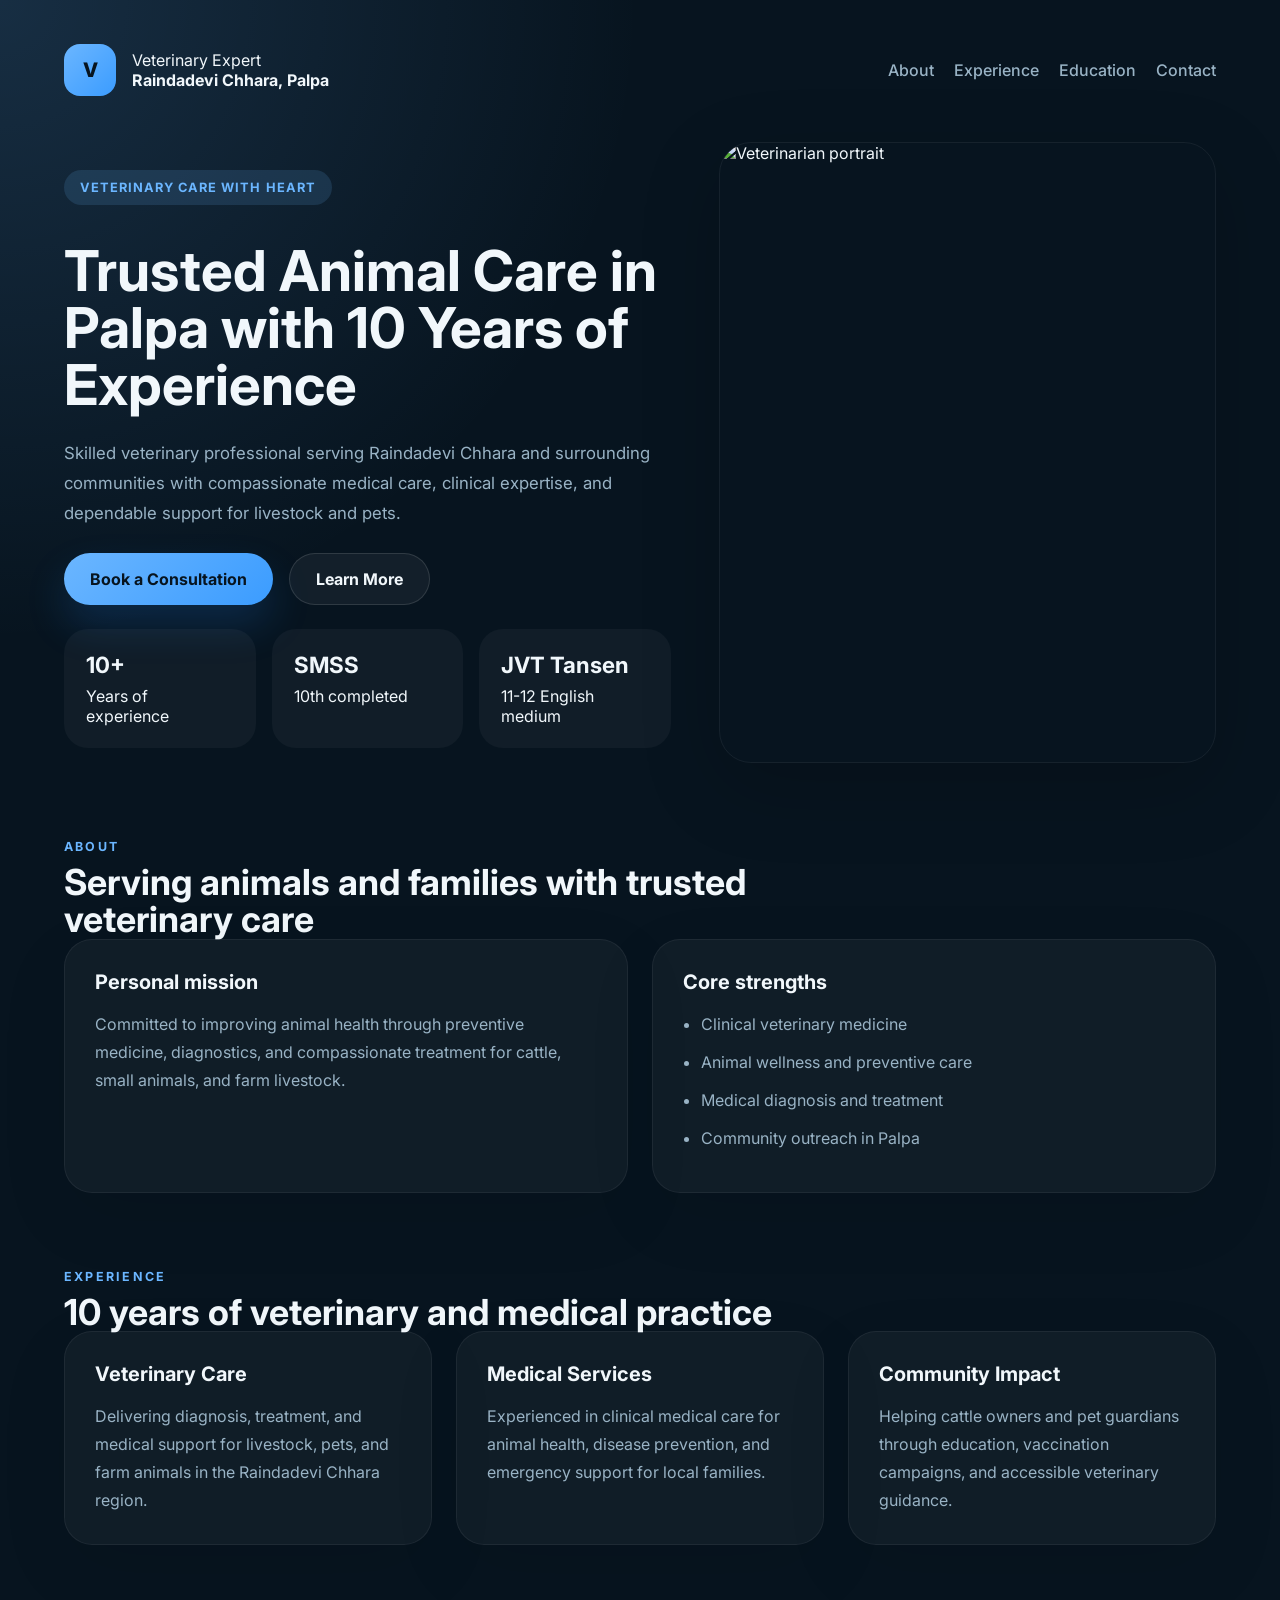
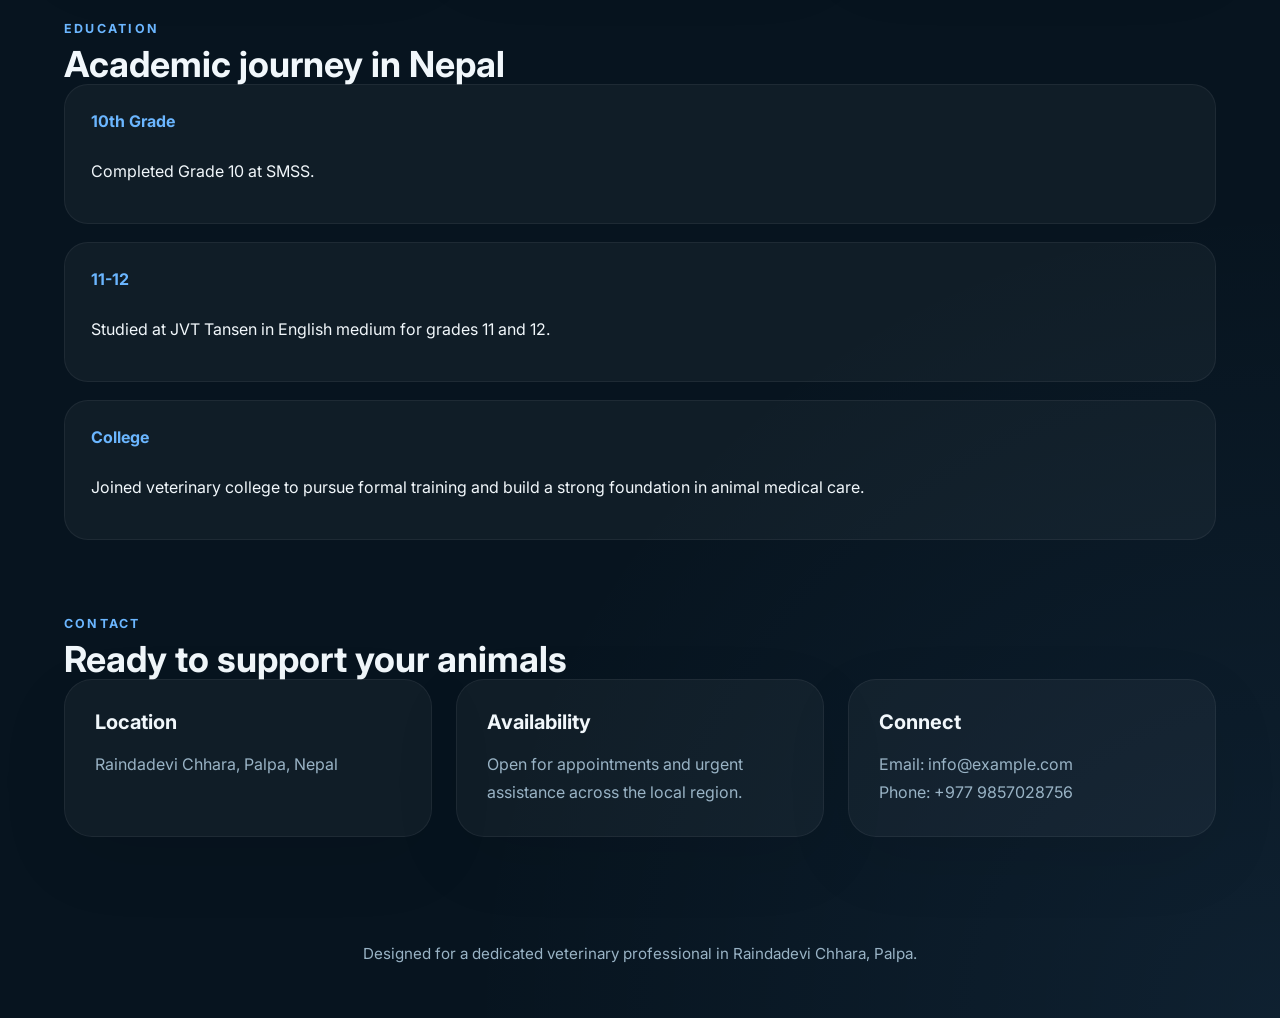
==== index.html @ 716d3907 "updated file" ====
<!DOCTYPE html>
<html lang="en">
<head>
  <meta charset="UTF-8" />
  <meta name="viewport" content="width=device-width, initial-scale=1.0" />
  <title>Veterinary Portfolio | Raindadevi Chhara</title>
  <link rel="preconnect" href="https://fonts.googleapis.com" />
  <link rel="preconnect" href="https://fonts.gstatic.com" crossorigin />
  <link href="https://fonts.googleapis.com/css2?family=Inter:wght@400;500;600;700;800&family=Montserrat:wght@600;700&display=swap" rel="stylesheet" />
  <link rel="stylesheet" href="styles.css" />
</head>
<body>
  <div class="page-shell">
    <header class="topbar">
      <div class="brand">
        <div class="brand-mark">V</div>
        <div>
          <p>Veterinary Expert</p>
          <strong>Raindadevi Chhara, Palpa</strong>
        </div>
      </div>
      <nav class="nav-links">
        <a href="#about">About</a>
        <a href="#experience">Experience</a>
        <a href="#education">Education</a>
        <a href="#contact">Contact</a>
      </nav>
    </header>

    <main>
      <section class="hero section-hero">
        <div class="hero-copy reveal">
          <p class="eyebrow">Veterinary Care with Heart</p>
          <h1>Trusted Animal Care in Palpa with 10 Years of Experience</h1>
          <p class="hero-text">
            Skilled veterinary professional serving Raindadevi Chhara and surrounding communities with compassionate medical care, clinical expertise, and dependable support for livestock and pets.
          </p>
          <div class="hero-actions">
            <a class="btn btn-primary" href="#contact">Book a Consultation</a>
            <a class="btn btn-secondary" href="#education">Learn More</a>
          </div>
          <div class="hero-stats">
            <div>
              <strong>10+</strong>
              <span>Years of experience</span>
            </div>
            <div>
              <strong>SMSS</strong>
              <span>10th completed</span>
            </div>
            <div>
              <strong>JVT Tansen</strong>
              <span>11-12 English medium</span>
            </div>
          </div>
        </div>
        <div class="hero-visual reveal delay-1">
          <div class="hero-photo-frame">
            <img src="https://scontent.fpnq4-1.fna.fbcdn.net/v/t39.30808-6/490629548_9322146427897137_8861804985270337102_n.jpg?stp=dst-jpg_tt6&cstp=mx1765x2048&ctp=s1765x2048&_nc_cat=100&ccb=1-7&_nc_sid=833d8&_nc_ohc=2bDwKVphxJcQ7kNvwFAFBUx&_nc_oc=AdqU8LZSOTi8PKAgrdV1gZw8GuHFJPierSuCOOzSLHqGBE4_qX8NzmfB0sBP-WHBIJk&_nc_zt=23&_nc_ht=scontent.fpnq4-1.fna&_nc_gid=fBxDAvKNsTNU113MlGoCPg&_nc_ss=7b2a8&oh=00_AQB1XZPCppTfCQpl9jQURSUqp7Ayr-S9TSHGXIQKdoln3w&oe=6A4D7FAC" alt="Veterinarian portrait" />
          </div>
        </div>
      </section>

      <section id="about" class="section about reveal">
        <div class="section-title">
          <span>About</span>
          <h2>Serving animals and families with trusted veterinary care</h2>
        </div>
        <div class="section-grid">
          <div class="card">
            <h3>Personal mission</h3>
            <p>
              Committed to improving animal health through preventive medicine, diagnostics, and compassionate treatment for cattle, small animals, and farm livestock.
            </p>
          </div>
          <div class="card">
            <h3>Core strengths</h3>
            <ul>
              <li>Clinical veterinary medicine</li>
              <li>Animal wellness and preventive care</li>
              <li>Medical diagnosis and treatment</li>
              <li>Community outreach in Palpa</li>
            </ul>
          </div>
        </div>
      </section>

      <section id="experience" class="section experience reveal">
        <div class="section-title">
          <span>Experience</span>
          <h2>10 years of veterinary and medical practice</h2>
        </div>
        <div class="experience-grid">
          <article class="experience-card">
            <h3>Veterinary Care</h3>
            <p>Delivering diagnosis, treatment, and medical support for livestock, pets, and farm animals in the Raindadevi Chhara region.</p>
          </article>
          <article class="experience-card">
            <h3>Medical Services</h3>
            <p>Experienced in clinical medical care for animal health, disease prevention, and emergency support for local families.</p>
          </article>
          <article class="experience-card">
            <h3>Community Impact</h3>
            <p>Helping cattle owners and pet guardians through education, vaccination campaigns, and accessible veterinary guidance.</p>
          </article>
        </div>
      </section>

      <section id="education" class="section education reveal">
        <div class="section-title">
          <span>Education</span>
          <h2>Academic journey in Nepal</h2>
        </div>
        <div class="timeline">
          <div class="timeline-item">
            <span class="timeline-year">10th Grade</span>
            <p>Completed Grade 10 at SMSS.</p>
          </div>
          <div class="timeline-item">
            <span class="timeline-year">11-12</span>
            <p>Studied at JVT Tansen in English medium for grades 11 and 12.</p>
          </div>
          <div class="timeline-item">
            <span class="timeline-year">College</span>
            <p>Joined veterinary college to pursue formal training and build a strong foundation in animal medical care.</p>
          </div>
        </div>
      </section>

      <section id="contact" class="section contact reveal">
        <div class="section-title">
          <span>Contact</span>
          <h2>Ready to support your animals</h2>
        </div>
        <div class="contact-grid">
          <div class="contact-card">
            <h3>Location</h3>
            <p>Raindadevi Chhara, Palpa, Nepal</p>
          </div>
          <div class="contact-card">
            <h3>Availability</h3>
            <p>Open for appointments and urgent assistance across the local region.</p>
          </div>
          <div class="contact-card">
            <h3>Connect</h3>
            <p>Email: info@example.com</p>
            <p>Phone: +977 9857028756</p>
          </div>
        </div>
      </section>
    </main>

    <footer class="footer">
      <p>Designed for a dedicated veterinary professional in Raindadevi Chhara, Palpa.</p>
    </footer>
  </div>

  <script src="script.js"></script>
</body>
</html>
---- styles.css ----
:root {
  color-scheme: dark;
  --bg: #07141f;
  --surface: #0d2536;
  --surface-strong: #133143;
  --text: #f1f7fb;
  --muted: #99b3c5;
  --accent: #6bb6ff;
  --accent-strong: #3b9cff;
  --shadow: 0 24px 80px rgba(0, 0, 0, 0.18);
}

* {
  box-sizing: border-box;
}

html {
  scroll-behavior: smooth;
}

body {
  margin: 0;
  min-height: 100vh;
  font-family: 'Inter', sans-serif;
  background: radial-gradient(circle at top left, rgba(107, 182, 255, 0.16), transparent 22%),
    radial-gradient(circle at bottom right, rgba(107, 182, 255, 0.08), transparent 28%),
    var(--bg);
  color: var(--text);
}

img {
  max-width: 100%;
  display: block;
}

a {
  color: inherit;
  text-decoration: none;
}

.page-shell {
  max-width: 1200px;
  margin: 0 auto;
  padding: 24px;
}

.topbar {
  display: flex;
  justify-content: space-between;
  gap: 24px;
  align-items: center;
  padding: 20px 0;
}

.brand {
  display: flex;
  align-items: center;
  gap: 16px;
}

.brand-mark {
  height: 52px;
  width: 52px;
  border-radius: 16px;
  background: linear-gradient(135deg, var(--accent), var(--accent-strong));
  display: grid;
  place-items: center;
  font-weight: 800;
  color: var(--bg);
  font-size: 1.25rem;
}

.brand p,
.brand strong {
  margin: 0;
}

.nav-links {
  display: flex;
  gap: 20px;
  flex-wrap: wrap;
}

.nav-links a {
  color: var(--muted);
  font-weight: 500;
  transition: color 180ms ease;
}

.nav-links a:hover {
  color: var(--text);
}

.section {
  margin-top: 72px;
}

.section-title span {
  display: inline-block;
  margin-bottom: 10px;
  color: var(--accent);
  font-weight: 700;
  letter-spacing: 0.18em;
  text-transform: uppercase;
  font-size: 0.78rem;
}

.section-title h2 {
  margin: 0;
  font-size: clamp(2rem, 2.8vw, 3rem);
  line-height: 1.05;
  max-width: 850px;
}

.hero {
  display: grid;
  align-items: center;
  gap: 48px;
  grid-template-columns: minmax(0, 1.1fr) minmax(320px, 0.9fr);
  margin-top: 26px;
}

.hero-copy {
  display: grid;
  gap: 24px;
}

.eyebrow {
  display: inline-flex;
  padding: 10px 16px;
  border-radius: 999px;
  background: rgba(107, 182, 255, 0.14);
  color: var(--accent);
  font-weight: 700;
  letter-spacing: 0.08em;
  text-transform: uppercase;
  font-size: 0.8rem;
  width: fit-content;
}

.hero h1 {
  margin: 0;
  font-size: clamp(2.8rem, 4.4vw, 4.8rem);
  line-height: 1.02;
}

.hero-text {
  margin: 0;
  max-width: 680px;
  color: var(--muted);
  font-size: 1.05rem;
  line-height: 1.8;
}

.hero-actions {
  display: flex;
  flex-wrap: wrap;
  gap: 16px;
}

.btn {
  display: inline-flex;
  align-items: center;
  justify-content: center;
  min-height: 52px;
  padding: 0 26px;
  border-radius: 999px;
  font-weight: 700;
  transition: transform 180ms ease, box-shadow 180ms ease, background 180ms ease;
}

.btn:hover {
  transform: translateY(-2px);
}

.btn-primary {
  background: linear-gradient(135deg, var(--accent), var(--accent-strong));
  color: var(--bg);
  box-shadow: 0 20px 40px rgba(34, 136, 255, 0.18);
}

.btn-secondary {
  border: 1px solid rgba(255, 255, 255, 0.12);
  color: var(--text);
  background: rgba(255, 255, 255, 0.05);
}

.hero-stats {
  display: grid;
  grid-template-columns: repeat(3, minmax(0, 1fr));
  gap: 16px;
}

.hero-stats div {
  padding: 22px;
  border-radius: 24px;
  background: rgba(255, 255, 255, 0.04);
}

.hero-stats strong {
  display: block;
  font-size: 1.4rem;
  margin-bottom: 8px;
}

.hero-photo-frame {
  border-radius: 32px;
  overflow: hidden;
  box-shadow: var(--shadow);
  border: 1px solid rgba(255, 255, 255, 0.06);
}

.hero-photo-frame img {
  width: 100%;
  aspect-ratio: 4/5;
  object-fit: cover;
  display: block;
}

.section-grid,
.experience-grid,
.contact-grid {
  display: grid;
  gap: 24px;
}

.section-grid {
  grid-template-columns: repeat(2, minmax(0, 1fr));
}

.card,
.experience-card,
.contact-card {
  padding: 30px;
  border-radius: 28px;
  background: rgba(255, 255, 255, 0.04);
  border: 1px solid rgba(255, 255, 255, 0.06);
  box-shadow: 0 24px 70px rgba(0, 0, 0, 0.08);
}

.card h3,
.experience-card h3,
.contact-card h3 {
  margin-top: 0;
  margin-bottom: 16px;
  font-size: 1.25rem;
}

.card p,
.experience-card p,
.contact-card p,
.card ul {
  margin: 0;
  color: var(--muted);
  line-height: 1.75;
}

.card ul {
  padding-left: 18px;
}

.card li {
  margin-bottom: 10px;
}

.experience-grid {
  grid-template-columns: repeat(3, minmax(0, 1fr));
}

.timeline {
  display: grid;
  gap: 18px;
}

.timeline-item {
  padding: 26px;
  border-radius: 24px;
  background: rgba(255, 255, 255, 0.04);
  border: 1px solid rgba(255, 255, 255, 0.06);
}

.timeline-year {
  display: inline-flex;
  margin-bottom: 14px;
  color: var(--accent);
  font-weight: 700;
}

.contact-grid {
  grid-template-columns: repeat(3, minmax(0, 1fr));
}

.footer {
  margin-top: 64px;
  padding: 28px 0 16px;
  text-align: center;
  color: var(--muted);
  font-size: 0.95rem;
}

.reveal {
  opacity: 0;
  transform: translateY(28px);
  transition: opacity 700ms ease, transform 700ms ease;
}

.reveal.visible {
  opacity: 1;
  transform: translateY(0);
}

.delay-1 {
  transition-delay: 120ms;
}

@media (max-width: 980px) {
  .hero {
    grid-template-columns: 1fr;
  }

  .hero-stats {
    grid-template-columns: repeat(2, minmax(0, 1fr));
  }

  .section-grid,
  .experience-grid,
  .contact-grid {
    grid-template-columns: 1fr;
  }
}

@media (max-width: 680px) {
  .page-shell {
    padding: 18px;
  }

  .topbar {
    flex-direction: column;
    align-items: flex-start;
  }

  .nav-links {
    width: 100%;
    justify-content: space-between;
  }

  .hero h1 {
    font-size: 2.8rem;
  }

  .hero-stats {
    grid-template-columns: 1fr;
  }
}
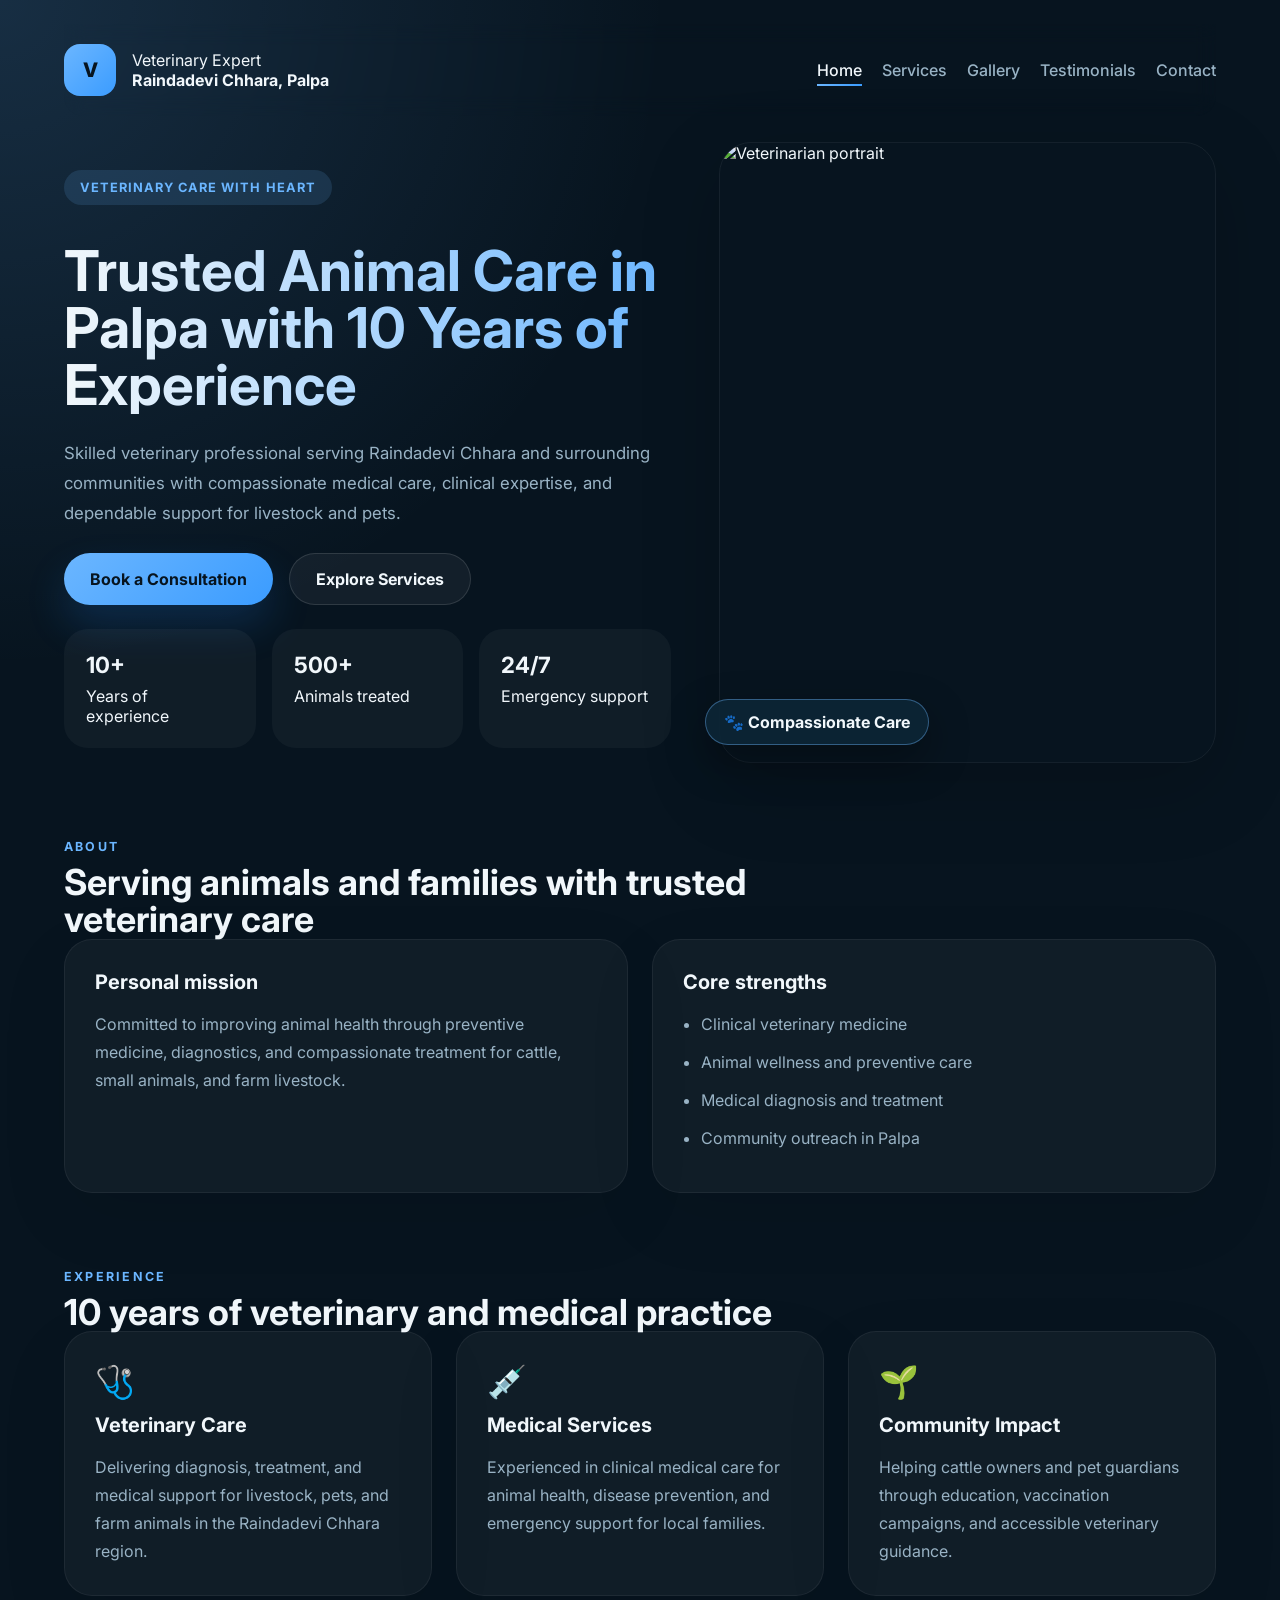
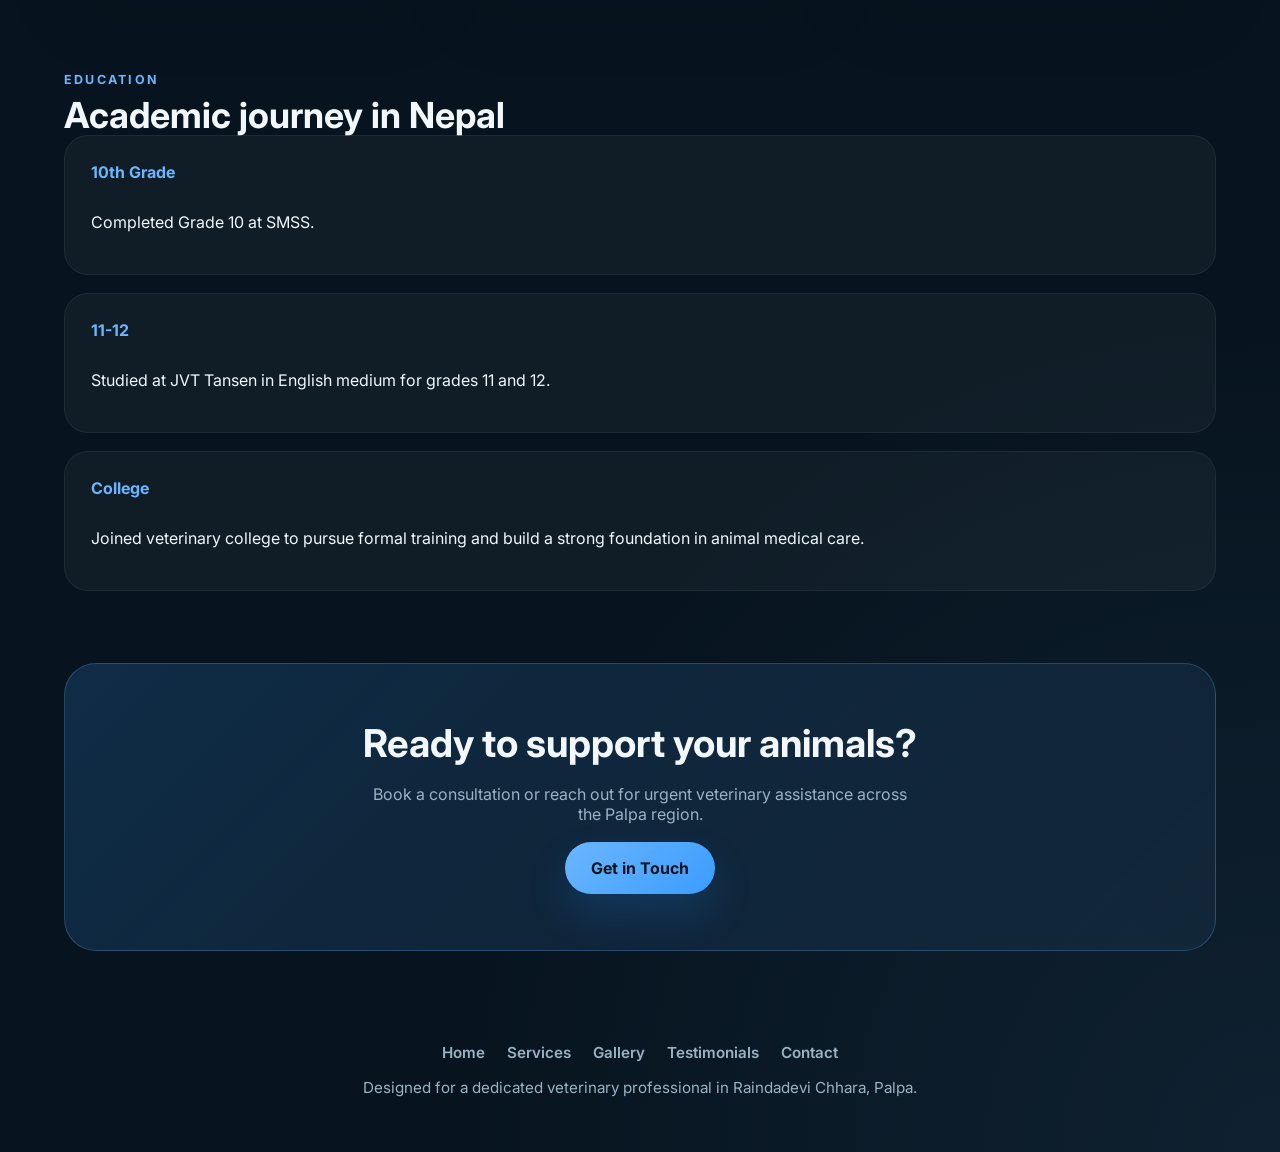
==== commit 7eb2f4ce: "Add pages, navigation, animations, and 3D background Co-Authored-By: Devin AI <158243242+devin-ai-in" ====
--- a/index.html
+++ b/index.html
@@ -4,26 +4,32 @@
   <meta charset="UTF-8" />
   <meta name="viewport" content="width=device-width, initial-scale=1.0" />
   <title>Veterinary Portfolio | Raindadevi Chhara</title>
+  <meta name="description" content="Compassionate veterinary care in Raindadevi Chhara, Palpa with 10 years of experience." />
   <link rel="preconnect" href="https://fonts.googleapis.com" />
   <link rel="preconnect" href="https://fonts.gstatic.com" crossorigin />
   <link href="https://fonts.googleapis.com/css2?family=Inter:wght@400;500;600;700;800&family=Montserrat:wght@600;700&display=swap" rel="stylesheet" />
   <link rel="stylesheet" href="styles.css" />
 </head>
 <body>
+  <canvas id="scene" class="scene-canvas" aria-hidden="true"></canvas>
   <div class="page-shell">
     <header class="topbar">
-      <div class="brand">
+      <a class="brand" href="index.html">
         <div class="brand-mark">V</div>
         <div>
           <p>Veterinary Expert</p>
           <strong>Raindadevi Chhara, Palpa</strong>
         </div>
-      </div>
+      </a>
+      <button class="nav-toggle" aria-label="Toggle navigation" aria-expanded="false">
+        <span></span><span></span><span></span>
+      </button>
       <nav class="nav-links">
-        <a href="#about">About</a>
-        <a href="#experience">Experience</a>
-        <a href="#education">Education</a>
-        <a href="#contact">Contact</a>
+        <a class="active" href="index.html">Home</a>
+        <a href="services.html">Services</a>
+        <a href="gallery.html">Gallery</a>
+        <a href="testimonials.html">Testimonials</a>
+        <a href="contact.html">Contact</a>
       </nav>
     </header>
 
@@ -36,28 +42,29 @@
             Skilled veterinary professional serving Raindadevi Chhara and surrounding communities with compassionate medical care, clinical expertise, and dependable support for livestock and pets.
           </p>
           <div class="hero-actions">
-            <a class="btn btn-primary" href="#contact">Book a Consultation</a>
-            <a class="btn btn-secondary" href="#education">Learn More</a>
+            <a class="btn btn-primary" href="contact.html">Book a Consultation</a>
+            <a class="btn btn-secondary" href="services.html">Explore Services</a>
           </div>
           <div class="hero-stats">
             <div>
-              <strong>10+</strong>
+              <strong data-count="10" data-suffix="+">0</strong>
               <span>Years of experience</span>
             </div>
             <div>
-              <strong>SMSS</strong>
-              <span>10th completed</span>
+              <strong data-count="500" data-suffix="+">0</strong>
+              <span>Animals treated</span>
             </div>
             <div>
-              <strong>JVT Tansen</strong>
-              <span>11-12 English medium</span>
+              <strong data-count="24" data-suffix="/7">0</strong>
+              <span>Emergency support</span>
             </div>
           </div>
         </div>
         <div class="hero-visual reveal delay-1">
-          <div class="hero-photo-frame">
+          <div class="hero-photo-frame float-slow" data-tilt>
             <img src="https://scontent.fpnq4-1.fna.fbcdn.net/v/t39.30808-6/490629548_9322146427897137_8861804985270337102_n.jpg?stp=dst-jpg_tt6&cstp=mx1765x2048&ctp=s1765x2048&_nc_cat=100&ccb=1-7&_nc_sid=833d8&_nc_ohc=2bDwKVphxJcQ7kNvwFAFBUx&_nc_oc=AdqU8LZSOTi8PKAgrdV1gZw8GuHFJPierSuCOOzSLHqGBE4_qX8NzmfB0sBP-WHBIJk&_nc_zt=23&_nc_ht=scontent.fpnq4-1.fna&_nc_gid=fBxDAvKNsTNU113MlGoCPg&_nc_ss=7b2a8&oh=00_AQB1XZPCppTfCQpl9jQURSUqp7Ayr-S9TSHGXIQKdoln3w&oe=6A4D7FAC" alt="Veterinarian portrait" />
           </div>
+          <div class="hero-badge float-fast">🐾 Compassionate Care</div>
         </div>
       </section>
 
@@ -67,13 +74,13 @@
           <h2>Serving animals and families with trusted veterinary care</h2>
         </div>
         <div class="section-grid">
-          <div class="card">
+          <div class="card" data-tilt>
             <h3>Personal mission</h3>
             <p>
               Committed to improving animal health through preventive medicine, diagnostics, and compassionate treatment for cattle, small animals, and farm livestock.
             </p>
           </div>
-          <div class="card">
+          <div class="card" data-tilt>
             <h3>Core strengths</h3>
             <ul>
               <li>Clinical veterinary medicine</li>
@@ -91,15 +98,18 @@
           <h2>10 years of veterinary and medical practice</h2>
         </div>
         <div class="experience-grid">
-          <article class="experience-card">
+          <article class="experience-card" data-tilt>
+            <div class="card-icon">🩺</div>
             <h3>Veterinary Care</h3>
             <p>Delivering diagnosis, treatment, and medical support for livestock, pets, and farm animals in the Raindadevi Chhara region.</p>
           </article>
-          <article class="experience-card">
+          <article class="experience-card" data-tilt>
+            <div class="card-icon">💉</div>
             <h3>Medical Services</h3>
             <p>Experienced in clinical medical care for animal health, disease prevention, and emergency support for local families.</p>
           </article>
-          <article class="experience-card">
+          <article class="experience-card" data-tilt>
+            <div class="card-icon">🌱</div>
             <h3>Community Impact</h3>
             <p>Helping cattle owners and pet guardians through education, vaccination campaigns, and accessible veterinary guidance.</p>
           </article>
@@ -127,34 +137,29 @@
         </div>
       </section>
 
-      <section id="contact" class="section contact reveal">
-        <div class="section-title">
-          <span>Contact</span>
-          <h2>Ready to support your animals</h2>
-        </div>
-        <div class="contact-grid">
-          <div class="contact-card">
-            <h3>Location</h3>
-            <p>Raindadevi Chhara, Palpa, Nepal</p>
-          </div>
-          <div class="contact-card">
-            <h3>Availability</h3>
-            <p>Open for appointments and urgent assistance across the local region.</p>
-          </div>
-          <div class="contact-card">
-            <h3>Connect</h3>
-            <p>Email: info@example.com</p>
-            <p>Phone: +977 9857028756</p>
-          </div>
+      <section class="section cta-band reveal">
+        <div class="cta-inner" data-tilt>
+          <h2>Ready to support your animals?</h2>
+          <p>Book a consultation or reach out for urgent veterinary assistance across the Palpa region.</p>
+          <a class="btn btn-primary" href="contact.html">Get in Touch</a>
         </div>
       </section>
     </main>
 
     <footer class="footer">
+      <div class="footer-links">
+        <a href="index.html">Home</a>
+        <a href="services.html">Services</a>
+        <a href="gallery.html">Gallery</a>
+        <a href="testimonials.html">Testimonials</a>
+        <a href="contact.html">Contact</a>
+      </div>
       <p>Designed for a dedicated veterinary professional in Raindadevi Chhara, Palpa.</p>
     </footer>
   </div>
 
+  <script src="https://cdnjs.cloudflare.com/ajax/libs/three.js/r128/three.min.js"></script>
+  <script src="three-scene.js"></script>
   <script src="script.js"></script>
 </body>
 </html>
--- a/styles.css
+++ b/styles.css
@@ -313,6 +313,492 @@
   transition-delay: 120ms;
 }
 
+.delay-2 {
+  transition-delay: 240ms;
+}
+
+.delay-3 {
+  transition-delay: 360ms;
+}
+
+/* ---- 3D background canvas ---- */
+.scene-canvas {
+  position: fixed;
+  inset: 0;
+  width: 100%;
+  height: 100%;
+  z-index: -1;
+  pointer-events: none;
+}
+
+.page-shell {
+  position: relative;
+  z-index: 1;
+}
+
+/* ---- Sticky, shrinking header ---- */
+.topbar {
+  position: sticky;
+  top: 0;
+  z-index: 20;
+  backdrop-filter: blur(10px);
+  border-radius: 0 0 20px 20px;
+  transition: padding 220ms ease, background 220ms ease, box-shadow 220ms ease;
+}
+
+.topbar.scrolled {
+  padding: 12px 16px;
+  background: rgba(7, 20, 31, 0.72);
+  box-shadow: 0 12px 40px rgba(0, 0, 0, 0.35);
+}
+
+.nav-links a.active {
+  color: var(--text);
+  position: relative;
+}
+
+.nav-links a {
+  position: relative;
+}
+
+.nav-links a::after {
+  content: '';
+  position: absolute;
+  left: 0;
+  bottom: -6px;
+  height: 2px;
+  width: 0;
+  background: linear-gradient(90deg, var(--accent), var(--accent-strong));
+  transition: width 220ms ease;
+}
+
+.nav-links a:hover::after,
+.nav-links a.active::after {
+  width: 100%;
+}
+
+/* ---- Mobile nav toggle ---- */
+.nav-toggle {
+  display: none;
+  flex-direction: column;
+  gap: 5px;
+  padding: 10px;
+  background: rgba(255, 255, 255, 0.05);
+  border: 1px solid rgba(255, 255, 255, 0.12);
+  border-radius: 12px;
+  cursor: pointer;
+}
+
+.nav-toggle span {
+  display: block;
+  width: 22px;
+  height: 2px;
+  background: var(--text);
+  transition: transform 220ms ease, opacity 220ms ease;
+}
+
+.nav-toggle.open span:nth-child(1) {
+  transform: translateY(7px) rotate(45deg);
+}
+
+.nav-toggle.open span:nth-child(2) {
+  opacity: 0;
+}
+
+.nav-toggle.open span:nth-child(3) {
+  transform: translateY(-7px) rotate(-45deg);
+}
+
+/* ---- Tilt + floating animations ---- */
+.tilt {
+  transition: transform 200ms ease, box-shadow 200ms ease;
+  transform-style: preserve-3d;
+  will-change: transform;
+}
+
+.card,
+.experience-card,
+.contact-card,
+.service-card,
+.gallery-item,
+.testimonial-card {
+  transition: transform 200ms ease, box-shadow 200ms ease, border-color 200ms ease;
+}
+
+.card:hover,
+.experience-card:hover,
+.contact-card:hover,
+.service-card:hover,
+.testimonial-card:hover {
+  border-color: rgba(107, 182, 255, 0.35);
+  box-shadow: 0 30px 80px rgba(59, 156, 255, 0.18);
+}
+
+@keyframes floaty {
+  0%, 100% { transform: translateY(0); }
+  50% { transform: translateY(-14px); }
+}
+
+.float-slow {
+  animation: floaty 6s ease-in-out infinite;
+}
+
+.float-fast {
+  animation: floaty 3.4s ease-in-out infinite;
+}
+
+@keyframes pulse-glow {
+  0%, 100% { box-shadow: 0 0 0 0 rgba(107, 182, 255, 0.4); }
+  50% { box-shadow: 0 0 0 14px rgba(107, 182, 255, 0); }
+}
+
+@keyframes gradient-shift {
+  0% { background-position: 0% 50%; }
+  50% { background-position: 100% 50%; }
+  100% { background-position: 0% 50%; }
+}
+
+.hero h1 {
+  background: linear-gradient(90deg, var(--text), var(--accent), var(--text));
+  background-size: 200% auto;
+  -webkit-background-clip: text;
+  background-clip: text;
+  -webkit-text-fill-color: transparent;
+  animation: gradient-shift 8s ease infinite;
+}
+
+.hero-visual {
+  position: relative;
+}
+
+.hero-badge {
+  position: absolute;
+  bottom: 18px;
+  left: -14px;
+  padding: 12px 18px;
+  border-radius: 999px;
+  background: rgba(13, 37, 54, 0.92);
+  border: 1px solid rgba(107, 182, 255, 0.4);
+  font-weight: 700;
+  animation-name: floaty;
+  box-shadow: 0 16px 40px rgba(0, 0, 0, 0.35);
+}
+
+.card-icon {
+  font-size: 2rem;
+  margin-bottom: 12px;
+}
+
+.btn-primary {
+  animation: pulse-glow 3.4s ease-in-out infinite;
+}
+
+/* ---- CTA band ---- */
+.cta-band .cta-inner {
+  text-align: center;
+  padding: 56px 32px;
+  border-radius: 32px;
+  background: linear-gradient(135deg, rgba(59, 156, 255, 0.18), rgba(107, 182, 255, 0.06));
+  border: 1px solid rgba(107, 182, 255, 0.25);
+  display: grid;
+  gap: 18px;
+  justify-items: center;
+}
+
+.cta-band h2 {
+  margin: 0;
+  font-size: clamp(1.8rem, 3vw, 2.6rem);
+}
+
+.cta-band p {
+  margin: 0;
+  color: var(--muted);
+  max-width: 560px;
+}
+
+/* ---- Footer links ---- */
+.footer-links {
+  display: flex;
+  gap: 22px;
+  justify-content: center;
+  flex-wrap: wrap;
+  margin-bottom: 16px;
+}
+
+.footer-links a {
+  color: var(--muted);
+  font-weight: 600;
+  transition: color 180ms ease;
+}
+
+.footer-links a:hover {
+  color: var(--accent);
+}
+
+/* ---- Page hero (subpages) ---- */
+.page-hero {
+  margin-top: 26px;
+  text-align: center;
+  display: grid;
+  gap: 14px;
+  justify-items: center;
+}
+
+.page-hero h1 {
+  margin: 0;
+  font-size: clamp(2.4rem, 4vw, 3.6rem);
+}
+
+.page-hero p {
+  margin: 0;
+  max-width: 640px;
+  color: var(--muted);
+  line-height: 1.8;
+}
+
+/* ---- Services page ---- */
+.services-grid {
+  display: grid;
+  grid-template-columns: repeat(3, minmax(0, 1fr));
+  gap: 24px;
+}
+
+.service-card {
+  padding: 32px;
+  border-radius: 28px;
+  background: rgba(255, 255, 255, 0.04);
+  border: 1px solid rgba(255, 255, 255, 0.06);
+  display: grid;
+  gap: 12px;
+}
+
+.service-card .card-icon {
+  height: 60px;
+  width: 60px;
+  border-radius: 18px;
+  display: grid;
+  place-items: center;
+  background: linear-gradient(135deg, rgba(107, 182, 255, 0.22), rgba(59, 156, 255, 0.1));
+  margin-bottom: 4px;
+}
+
+.service-card h3 {
+  margin: 0;
+  font-size: 1.25rem;
+}
+
+.service-card p {
+  margin: 0;
+  color: var(--muted);
+  line-height: 1.7;
+}
+
+/* ---- Gallery page ---- */
+.gallery-grid {
+  display: grid;
+  grid-template-columns: repeat(3, minmax(0, 1fr));
+  gap: 20px;
+}
+
+.gallery-item {
+  position: relative;
+  border-radius: 24px;
+  overflow: hidden;
+  aspect-ratio: 4 / 3;
+  border: 1px solid rgba(255, 255, 255, 0.06);
+}
+
+.gallery-item img {
+  width: 100%;
+  height: 100%;
+  object-fit: cover;
+  transition: transform 500ms ease;
+}
+
+.gallery-item:hover img {
+  transform: scale(1.08);
+}
+
+.gallery-item figcaption {
+  position: absolute;
+  inset: auto 0 0 0;
+  padding: 16px;
+  background: linear-gradient(180deg, transparent, rgba(7, 20, 31, 0.9));
+  font-weight: 600;
+  transform: translateY(6px);
+  opacity: 0;
+  transition: opacity 300ms ease, transform 300ms ease;
+}
+
+.gallery-item:hover figcaption {
+  opacity: 1;
+  transform: translateY(0);
+}
+
+/* ---- Testimonials page ---- */
+.testimonial-grid {
+  display: grid;
+  grid-template-columns: repeat(2, minmax(0, 1fr));
+  gap: 24px;
+}
+
+.testimonial-card {
+  padding: 30px;
+  border-radius: 28px;
+  background: rgba(255, 255, 255, 0.04);
+  border: 1px solid rgba(255, 255, 255, 0.06);
+  display: grid;
+  gap: 16px;
+}
+
+.testimonial-card blockquote {
+  margin: 0;
+  font-size: 1.1rem;
+  line-height: 1.7;
+}
+
+.testimonial-author {
+  display: flex;
+  align-items: center;
+  gap: 14px;
+}
+
+.testimonial-avatar {
+  height: 46px;
+  width: 46px;
+  border-radius: 50%;
+  background: linear-gradient(135deg, var(--accent), var(--accent-strong));
+  display: grid;
+  place-items: center;
+  font-weight: 800;
+  color: var(--bg);
+}
+
+.testimonial-author strong {
+  display: block;
+}
+
+.testimonial-author span {
+  color: var(--muted);
+  font-size: 0.9rem;
+}
+
+.stars {
+  color: #ffce54;
+  letter-spacing: 2px;
+}
+
+/* ---- Contact page form ---- */
+.contact-layout {
+  display: grid;
+  grid-template-columns: 1fr 1fr;
+  gap: 28px;
+  align-items: start;
+}
+
+.contact-form {
+  display: grid;
+  gap: 16px;
+  padding: 32px;
+  border-radius: 28px;
+  background: rgba(255, 255, 255, 0.04);
+  border: 1px solid rgba(255, 255, 255, 0.06);
+}
+
+.contact-form label {
+  display: grid;
+  gap: 8px;
+  font-weight: 600;
+  font-size: 0.92rem;
+}
+
+.contact-form input,
+.contact-form textarea {
+  font-family: inherit;
+  font-size: 1rem;
+  color: var(--text);
+  background: rgba(255, 255, 255, 0.05);
+  border: 1px solid rgba(255, 255, 255, 0.12);
+  border-radius: 14px;
+  padding: 14px 16px;
+  transition: border-color 180ms ease, box-shadow 180ms ease;
+}
+
+.contact-form input:focus,
+.contact-form textarea:focus {
+  outline: none;
+  border-color: var(--accent);
+  box-shadow: 0 0 0 3px rgba(107, 182, 255, 0.2);
+}
+
+.contact-form button {
+  border: none;
+  cursor: pointer;
+  font-size: 1rem;
+}
+
+.form-status {
+  min-height: 20px;
+  color: var(--accent);
+  font-weight: 600;
+}
+
+.contact-info {
+  display: grid;
+  gap: 18px;
+}
+
+.contact-info .contact-card {
+  display: grid;
+  gap: 6px;
+}
+
+@media (max-width: 980px) {
+  .services-grid,
+  .gallery-grid,
+  .testimonial-grid,
+  .contact-layout {
+    grid-template-columns: 1fr;
+  }
+}
+
+@media (max-width: 680px) {
+  .nav-toggle {
+    display: flex;
+  }
+
+  .topbar {
+    flex-direction: row;
+    align-items: center;
+  }
+
+  .nav-links {
+    position: absolute;
+    top: calc(100% + 8px);
+    right: 0;
+    left: 0;
+    flex-direction: column;
+    gap: 10px;
+    padding: 16px;
+    border-radius: 18px;
+    background: rgba(7, 20, 31, 0.96);
+    border: 1px solid rgba(255, 255, 255, 0.1);
+    max-height: 0;
+    overflow: hidden;
+    opacity: 0;
+    pointer-events: none;
+    transform: translateY(-10px);
+    transition: max-height 260ms ease, opacity 220ms ease, transform 220ms ease;
+  }
+
+  .nav-links.open {
+    max-height: 340px;
+    opacity: 1;
+    pointer-events: auto;
+    transform: translateY(0);
+  }
+}
+
 @media (max-width: 980px) {
   .hero {
     grid-template-columns: 1fr;
